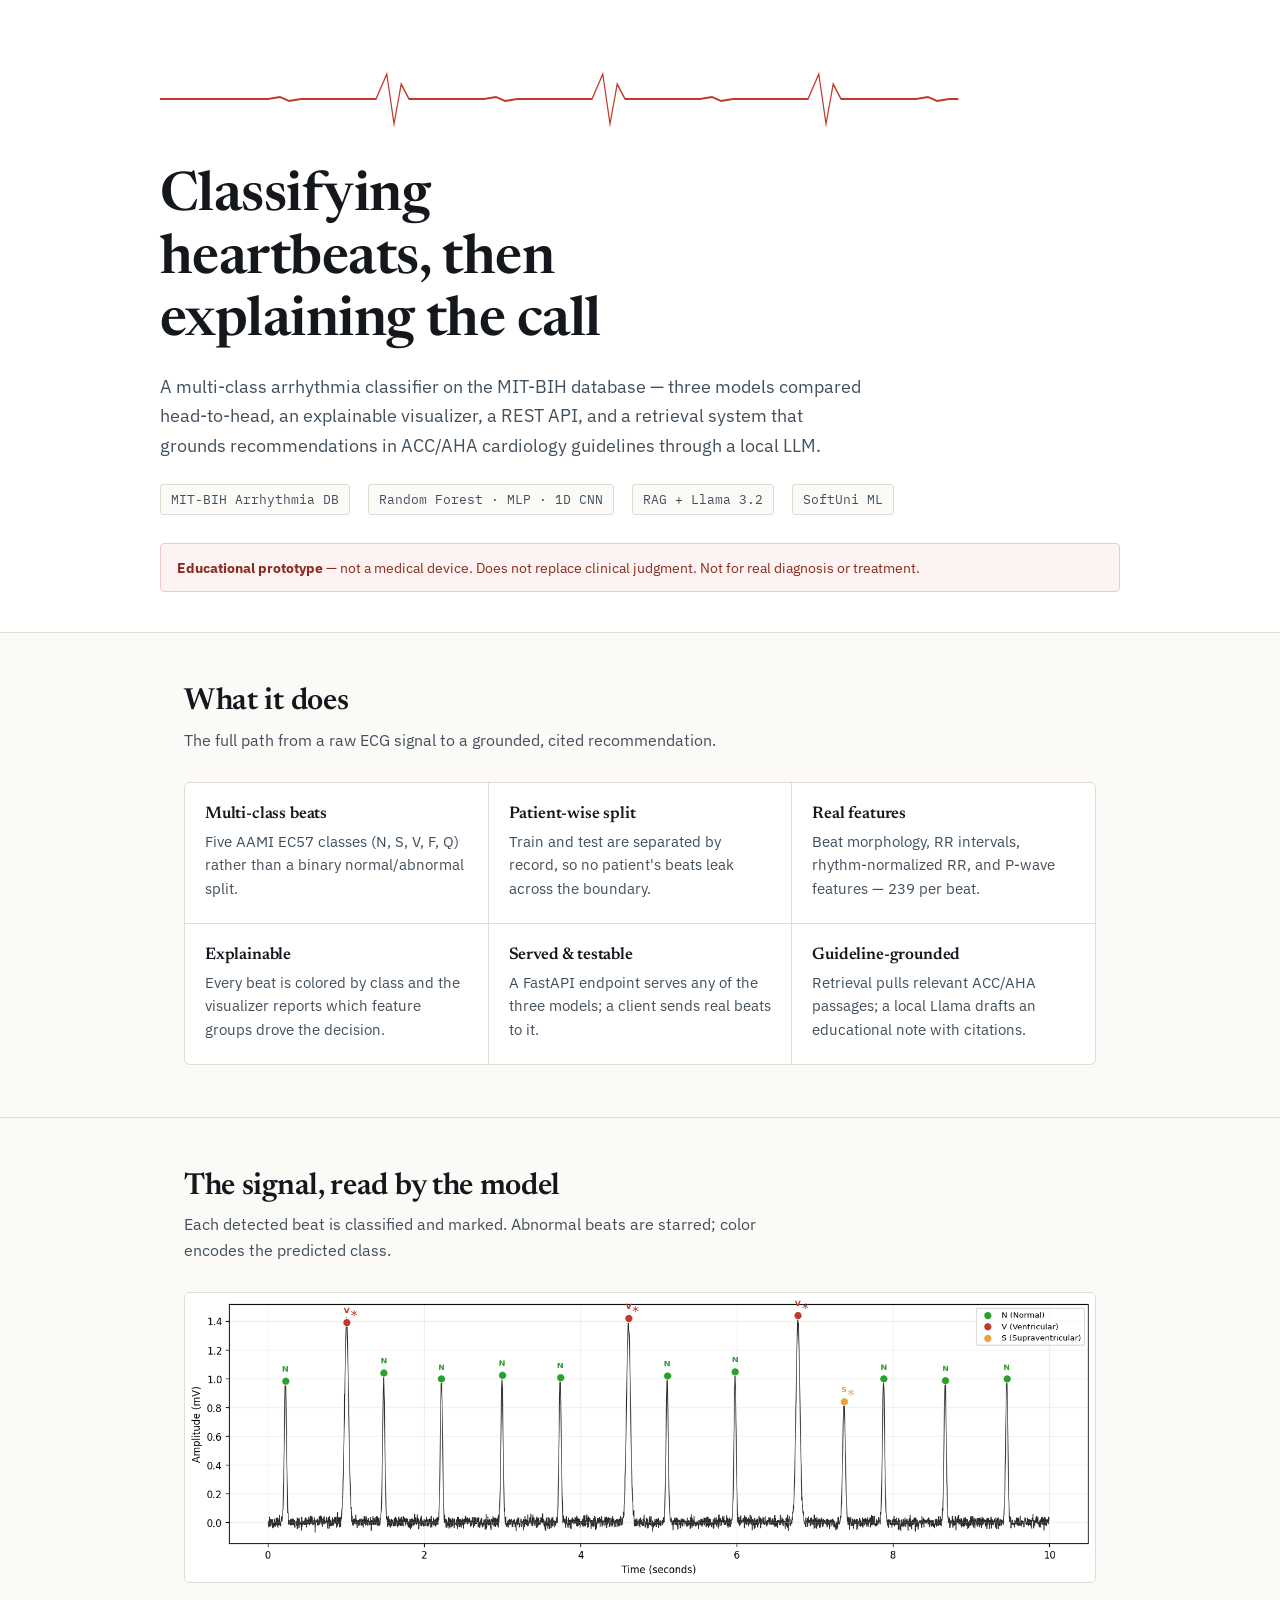
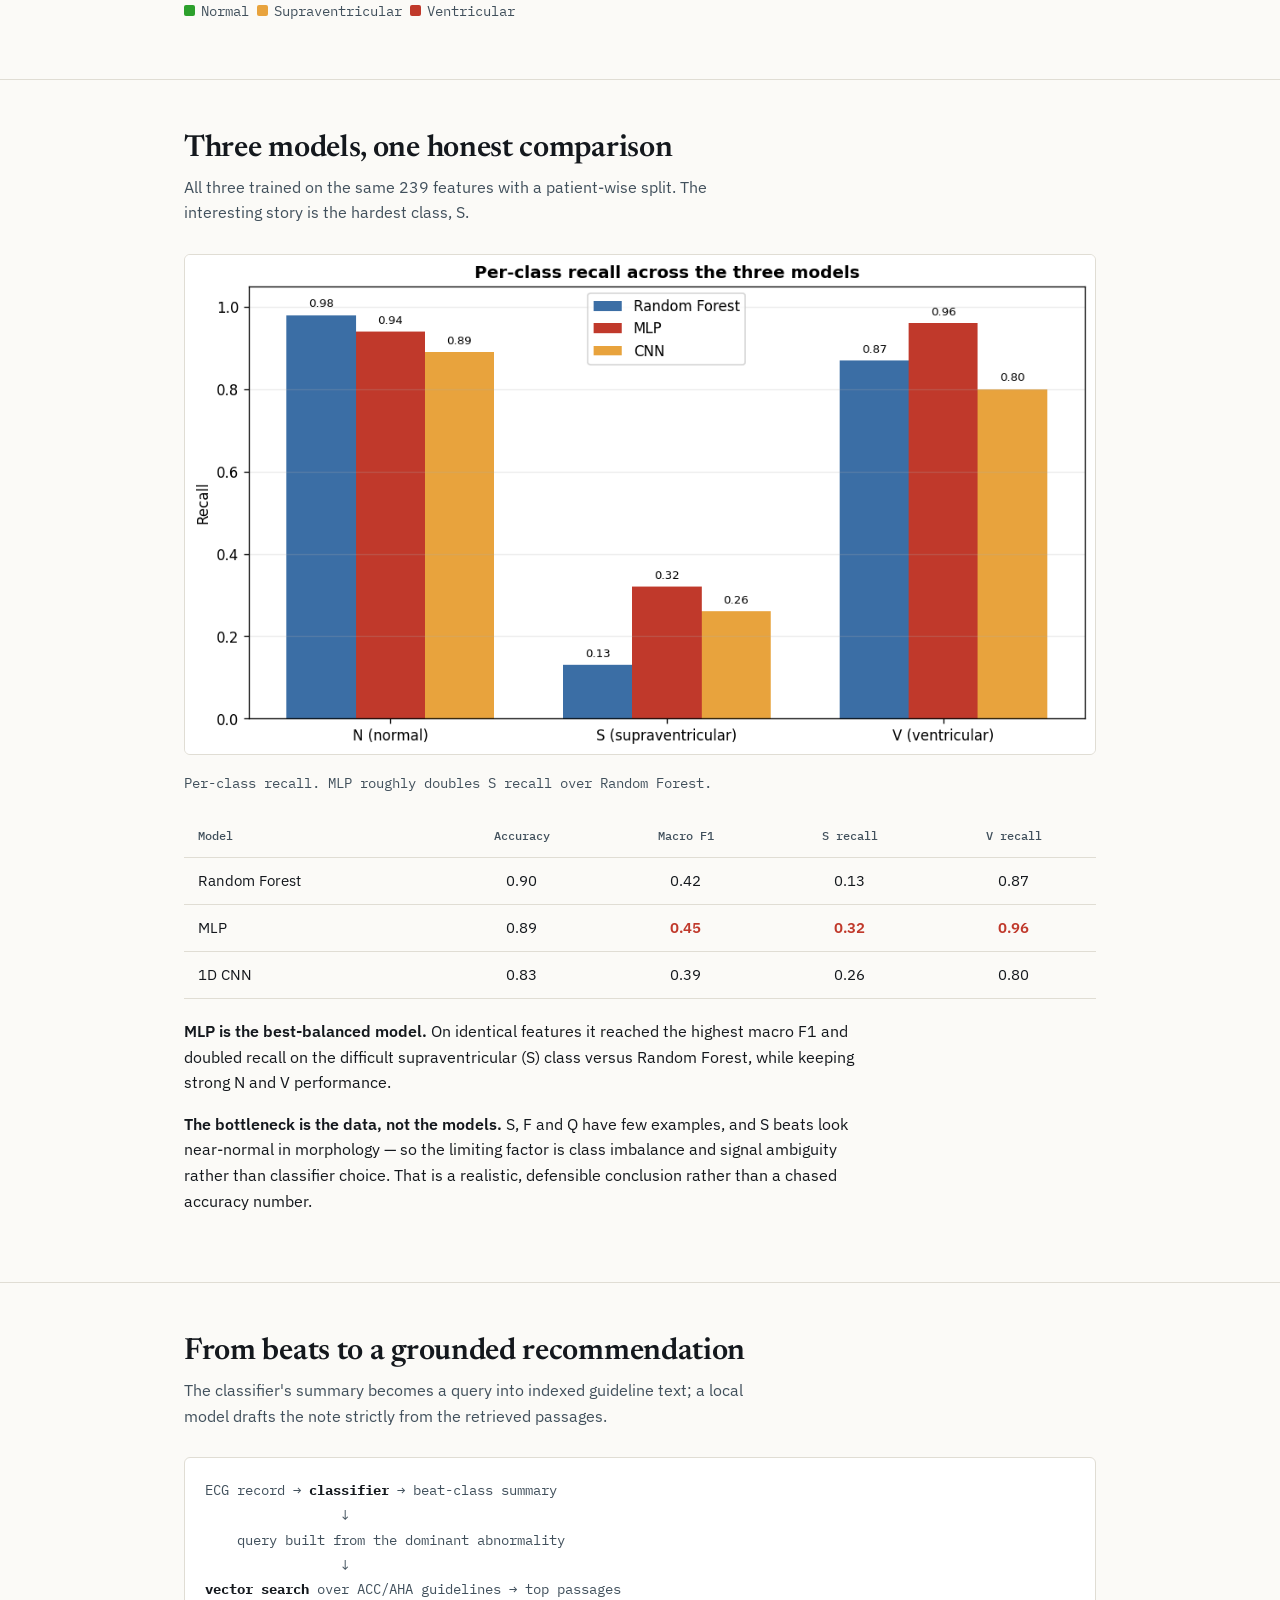
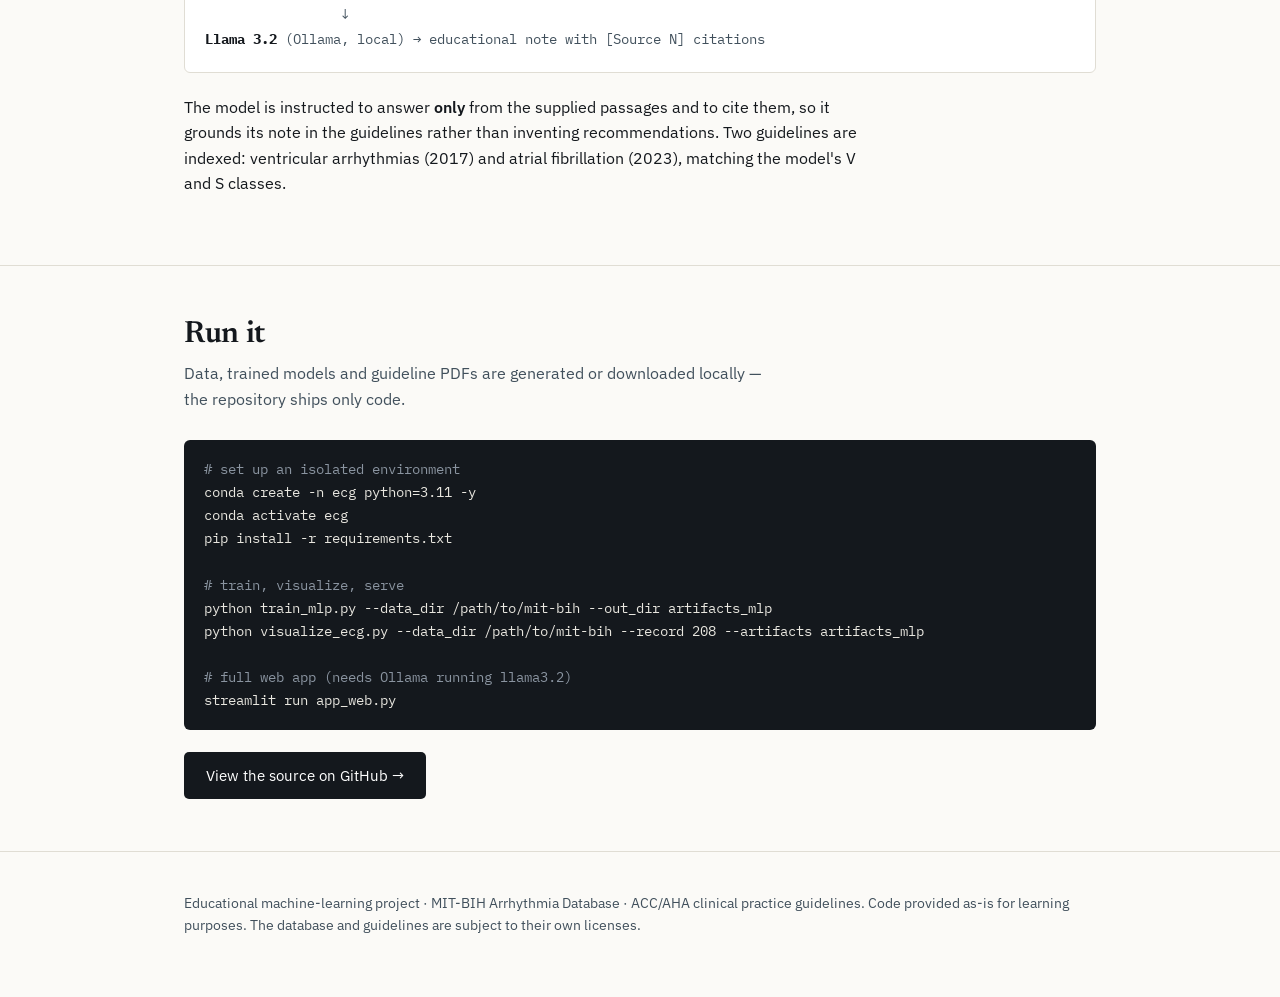
==== docs/index.html @ 34b23754 "Add GitHub Pages site" ====
<!DOCTYPE html>
<html lang="en">
<head>
<meta charset="UTF-8">
<meta name="viewport" content="width=device-width, initial-scale=1.0">
<title>ECG Arrhythmia Classification — SoftUni ML Project</title>
<link rel="preconnect" href="https://fonts.googleapis.com">
<link rel="preconnect" href="https://fonts.gstatic.com" crossorigin>
<link href="https://fonts.googleapis.com/css2?family=Newsreader:opsz,wght@6..72,400;6..72,500;6..72,600&family=IBM+Plex+Sans:wght@400;500;600&family=IBM+Plex+Mono:wght@400;500&display=swap" rel="stylesheet">
<style>
  :root{
    --ink:#14181d;
    --ink-soft:#41505c;
    --paper:#fbfaf7;
    --panel:#ffffff;
    --line:#e0ddd4;
    --trace:#c0392b;      /* ECG red */
    --n:#2ca02c; --s:#e8a33d; --v:#c0392b;
    --blue:#3b6ea5;
  }
  *{box-sizing:border-box;margin:0;padding:0}
  html{scroll-behavior:smooth}
  body{
    background:var(--paper);color:var(--ink);
    font-family:"IBM Plex Sans",system-ui,sans-serif;
    line-height:1.6;-webkit-font-smoothing:antialiased;
  }
  .wrap{max-width:960px;margin:0 auto;padding:0 24px}
  h1,h2,h3{font-family:"Newsreader",Georgia,serif;font-weight:600;line-height:1.15;letter-spacing:-.01em}

  /* ---- Hero with ECG trace ---- */
  header{border-bottom:1px solid var(--line);background:var(--panel)}
  .hero{padding:64px 0 40px;position:relative}
  .trace-svg{width:100%;height:70px;display:block;margin-bottom:32px}
  .trace-svg path{fill:none;stroke:var(--trace);stroke-width:2;
    stroke-dasharray:1600;stroke-dashoffset:1600;animation:draw 3s ease-out forwards}
  @keyframes draw{to{stroke-dashoffset:0}}
  @media (prefers-reduced-motion:reduce){.trace-svg path{animation:none;stroke-dashoffset:0}}
  h1{font-size:clamp(2.1rem,5vw,3.4rem);max-width:16ch}
  .lede{font-size:1.15rem;color:var(--ink-soft);max-width:64ch;margin-top:18px}
  .meta{margin-top:24px;font-family:"IBM Plex Mono",monospace;font-size:.82rem;
    color:var(--ink-soft);display:flex;gap:18px;flex-wrap:wrap}
  .meta span{padding:4px 10px;border:1px solid var(--line);border-radius:3px;background:var(--paper)}

  .disclaimer{background:#fdf3f2;border:1px solid #f0c9c4;border-radius:4px;
    padding:12px 16px;margin-top:28px;font-size:.9rem;color:#8a2b20}

  /* ---- Sections ---- */
  section{padding:52px 0;border-bottom:1px solid var(--line)}
  h2{font-size:1.9rem;margin-bottom:8px}
  .sub{color:var(--ink-soft);margin-bottom:28px;max-width:60ch}

  .features{display:grid;grid-template-columns:repeat(auto-fit,minmax(230px,1fr));gap:1px;
    background:var(--line);border:1px solid var(--line);border-radius:6px;overflow:hidden}
  .feature{background:var(--panel);padding:22px 20px}
  .feature h3{font-size:1.05rem;margin-bottom:6px}
  .feature p{font-size:.92rem;color:var(--ink-soft)}

  figure{margin:8px 0 4px}
  figure img{width:100%;border:1px solid var(--line);border-radius:6px;background:#fff}
  figcaption{font-size:.85rem;color:var(--ink-soft);margin-top:10px;font-family:"IBM Plex Mono",monospace}

  table{width:100%;border-collapse:collapse;margin:20px 0;font-size:.94rem}
  th,td{padding:11px 14px;text-align:left;border-bottom:1px solid var(--line)}
  th{font-family:"IBM Plex Mono",monospace;font-size:.78rem;font-weight:500;
    color:var(--ink-soft);text-transform:none}
  td:not(:first-child),th:not(:first-child){text-align:center;font-variant-numeric:tabular-nums}
  tbody tr:hover{background:#faf8f3}
  .best{color:var(--v);font-weight:600}
  .tag{display:inline-block;width:11px;height:11px;border-radius:2px;margin-right:6px;vertical-align:baseline}

  .prose p{margin-bottom:16px;max-width:68ch}
  .prose strong{font-weight:600}
  .pipeline{font-family:"IBM Plex Mono",monospace;font-size:.86rem;background:var(--panel);
    border:1px solid var(--line);border-radius:6px;padding:20px;overflow-x:auto;color:var(--ink-soft);line-height:1.8}
  .pipeline b{color:var(--ink)}

  code{font-family:"IBM Plex Mono",monospace;font-size:.86em;background:#f0ede5;
    padding:2px 6px;border-radius:3px}
  pre{background:#14181d;color:#e8e6df;padding:18px 20px;border-radius:6px;overflow-x:auto;
    font-family:"IBM Plex Mono",monospace;font-size:.85rem;line-height:1.7;margin:14px 0}
  pre .c{color:#8a94a0}

  a{color:var(--blue);text-decoration:none;border-bottom:1px solid transparent}
  a:hover{border-bottom-color:var(--blue)}
  .cta{display:inline-block;margin-top:8px;padding:11px 22px;background:var(--ink);color:#fff;
    border-radius:5px;font-size:.95rem;border-bottom:none}
  .cta:hover{background:#2b333c;border-bottom:none}

  footer{padding:40px 0 60px;color:var(--ink-soft);font-size:.88rem}
  :focus-visible{outline:2px solid var(--blue);outline-offset:2px}
</style>
</head>
<body>

<header>
  <div class="wrap hero">
    <svg class="trace-svg" viewBox="0 0 1600 70" preserveAspectRatio="none" aria-hidden="true">
      <path d="M0,35 L180,35 L200,33 L215,37 L235,35 L360,35 L378,10 L390,60 L402,20 L415,35 L540,35 L560,33 L575,37 L595,35 L720,35 L738,10 L750,60 L762,20 L775,35 L900,35 L920,33 L935,37 L955,35 L1080,35 L1098,10 L1110,60 L1122,20 L1135,35 L1260,35 L1280,33 L1295,37 L1315,35 L1440,35 L1458,10 L1470,60 L1482,20 L1495,35 L1600,35"/>
    </svg>
    <h1>Classifying heartbeats, then explaining the call</h1>
    <p class="lede">A multi-class arrhythmia classifier on the MIT-BIH database — three
    models compared head-to-head, an explainable visualizer, a REST API, and a
    retrieval system that grounds recommendations in ACC/AHA cardiology guidelines
    through a local LLM.</p>
    <div class="meta">
      <span>MIT-BIH Arrhythmia DB</span>
      <span>Random Forest · MLP · 1D&nbsp;CNN</span>
      <span>RAG + Llama&nbsp;3.2</span>
      <span>SoftUni ML</span>
    </div>
    <div class="disclaimer"><strong>Educational prototype</strong> — not a medical
    device. Does not replace clinical judgment. Not for real diagnosis or treatment.</div>
  </div>
</header>

<main>

<section>
  <div class="wrap">
    <h2>What it does</h2>
    <p class="sub">The full path from a raw ECG signal to a grounded, cited recommendation.</p>
    <div class="features">
      <div class="feature"><h3>Multi-class beats</h3><p>Five AAMI EC57 classes (N, S, V, F, Q) rather than a binary normal/abnormal split.</p></div>
      <div class="feature"><h3>Patient-wise split</h3><p>Train and test are separated by record, so no patient's beats leak across the boundary.</p></div>
      <div class="feature"><h3>Real features</h3><p>Beat morphology, RR intervals, rhythm-normalized RR, and P-wave features — 239 per beat.</p></div>
      <div class="feature"><h3>Explainable</h3><p>Every beat is colored by class and the visualizer reports which feature groups drove the decision.</p></div>
      <div class="feature"><h3>Served &amp; testable</h3><p>A FastAPI endpoint serves any of the three models; a client sends real beats to it.</p></div>
      <div class="feature"><h3>Guideline-grounded</h3><p>Retrieval pulls relevant ACC/AHA passages; a local Llama drafts an educational note with citations.</p></div>
    </div>
  </div>
</section>

<section>
  <div class="wrap">
    <h2>The signal, read by the model</h2>
    <p class="sub">Each detected beat is classified and marked. Abnormal beats are starred;
    color encodes the predicted class.</p>
    <figure>
      <img src="img/ecg_demo.png" alt="ECG trace with beats colored and labeled by predicted class">
      <figcaption>
        <span class="tag" style="background:var(--n)"></span>Normal
        <span class="tag" style="background:var(--s)"></span>Supraventricular
        <span class="tag" style="background:var(--v)"></span>Ventricular
      </figcaption>
    </figure>
  </div>
</section>

<section>
  <div class="wrap">
    <h2>Three models, one honest comparison</h2>
    <p class="sub">All three trained on the same 239 features with a patient-wise split.
    The interesting story is the hardest class, S.</p>

    <figure>
      <img src="img/recall_comparison.png" alt="Bar chart of per-class recall for Random Forest, MLP and CNN">
      <figcaption>Per-class recall. MLP roughly doubles S recall over Random Forest.</figcaption>
    </figure>

    <table>
      <thead>
        <tr><th>Model</th><th>Accuracy</th><th>Macro F1</th><th>S recall</th><th>V recall</th></tr>
      </thead>
      <tbody>
        <tr><td>Random Forest</td><td>0.90</td><td>0.42</td><td>0.13</td><td>0.87</td></tr>
        <tr><td>MLP</td><td>0.89</td><td class="best">0.45</td><td class="best">0.32</td><td class="best">0.96</td></tr>
        <tr><td>1D CNN</td><td>0.83</td><td>0.39</td><td>0.26</td><td>0.80</td></tr>
      </tbody>
    </table>

    <div class="prose">
      <p><strong>MLP is the best-balanced model.</strong> On identical features it reached
      the highest macro F1 and doubled recall on the difficult supraventricular (S) class
      versus Random Forest, while keeping strong N and V performance.</p>
      <p><strong>The bottleneck is the data, not the models.</strong> S, F and Q have few
      examples, and S beats look near-normal in morphology — so the limiting factor is class
      imbalance and signal ambiguity rather than classifier choice. That is a realistic,
      defensible conclusion rather than a chased accuracy number.</p>
    </div>
  </div>
</section>

<section>
  <div class="wrap">
    <h2>From beats to a grounded recommendation</h2>
    <p class="sub">The classifier's summary becomes a query into indexed guideline text;
    a local model drafts the note strictly from the retrieved passages.</p>
    <div class="pipeline">
ECG record → <b>classifier</b> → beat-class summary<br>
&nbsp;&nbsp;&nbsp;&nbsp;&nbsp;&nbsp;&nbsp;&nbsp;&nbsp;&nbsp;&nbsp;&nbsp;&nbsp;&nbsp;&nbsp;&nbsp;&nbsp;↓<br>
&nbsp;&nbsp;&nbsp;&nbsp;query built from the dominant abnormality<br>
&nbsp;&nbsp;&nbsp;&nbsp;&nbsp;&nbsp;&nbsp;&nbsp;&nbsp;&nbsp;&nbsp;&nbsp;&nbsp;&nbsp;&nbsp;&nbsp;&nbsp;↓<br>
<b>vector search</b> over ACC/AHA guidelines → top passages<br>
&nbsp;&nbsp;&nbsp;&nbsp;&nbsp;&nbsp;&nbsp;&nbsp;&nbsp;&nbsp;&nbsp;&nbsp;&nbsp;&nbsp;&nbsp;&nbsp;&nbsp;↓<br>
<b>Llama 3.2</b> (Ollama, local) → educational note with [Source N] citations
    </div>
    <div class="prose" style="margin-top:22px">
      <p>The model is instructed to answer <strong>only</strong> from the supplied passages
      and to cite them, so it grounds its note in the guidelines rather than inventing
      recommendations. Two guidelines are indexed: ventricular arrhythmias (2017) and
      atrial fibrillation (2023), matching the model's V and S classes.</p>
    </div>
  </div>
</section>

<section>
  <div class="wrap">
    <h2>Run it</h2>
    <p class="sub">Data, trained models and guideline PDFs are generated or downloaded
    locally — the repository ships only code.</p>
    <pre><span class="c"># set up an isolated environment</span>
conda create -n ecg python=3.11 -y
conda activate ecg
pip install -r requirements.txt

<span class="c"># train, visualize, serve</span>
python train_mlp.py --data_dir /path/to/mit-bih --out_dir artifacts_mlp
python visualize_ecg.py --data_dir /path/to/mit-bih --record 208 --artifacts artifacts_mlp

<span class="c"># full web app (needs Ollama running llama3.2)</span>
streamlit run app_web.py</pre>
    <a class="cta" href="https://github.com/Givomir/ecg-arrhythmia-classification" id="repo-link">View the source on GitHub →</a>
  </div>
</section>

</main>

<footer>
  <div class="wrap">
    Educational machine-learning project · MIT-BIH Arrhythmia Database ·
    ACC/AHA clinical practice guidelines. Code provided as-is for learning purposes.
    The database and guidelines are subject to their own licenses.
  </div>
</footer>

</body>
</html>
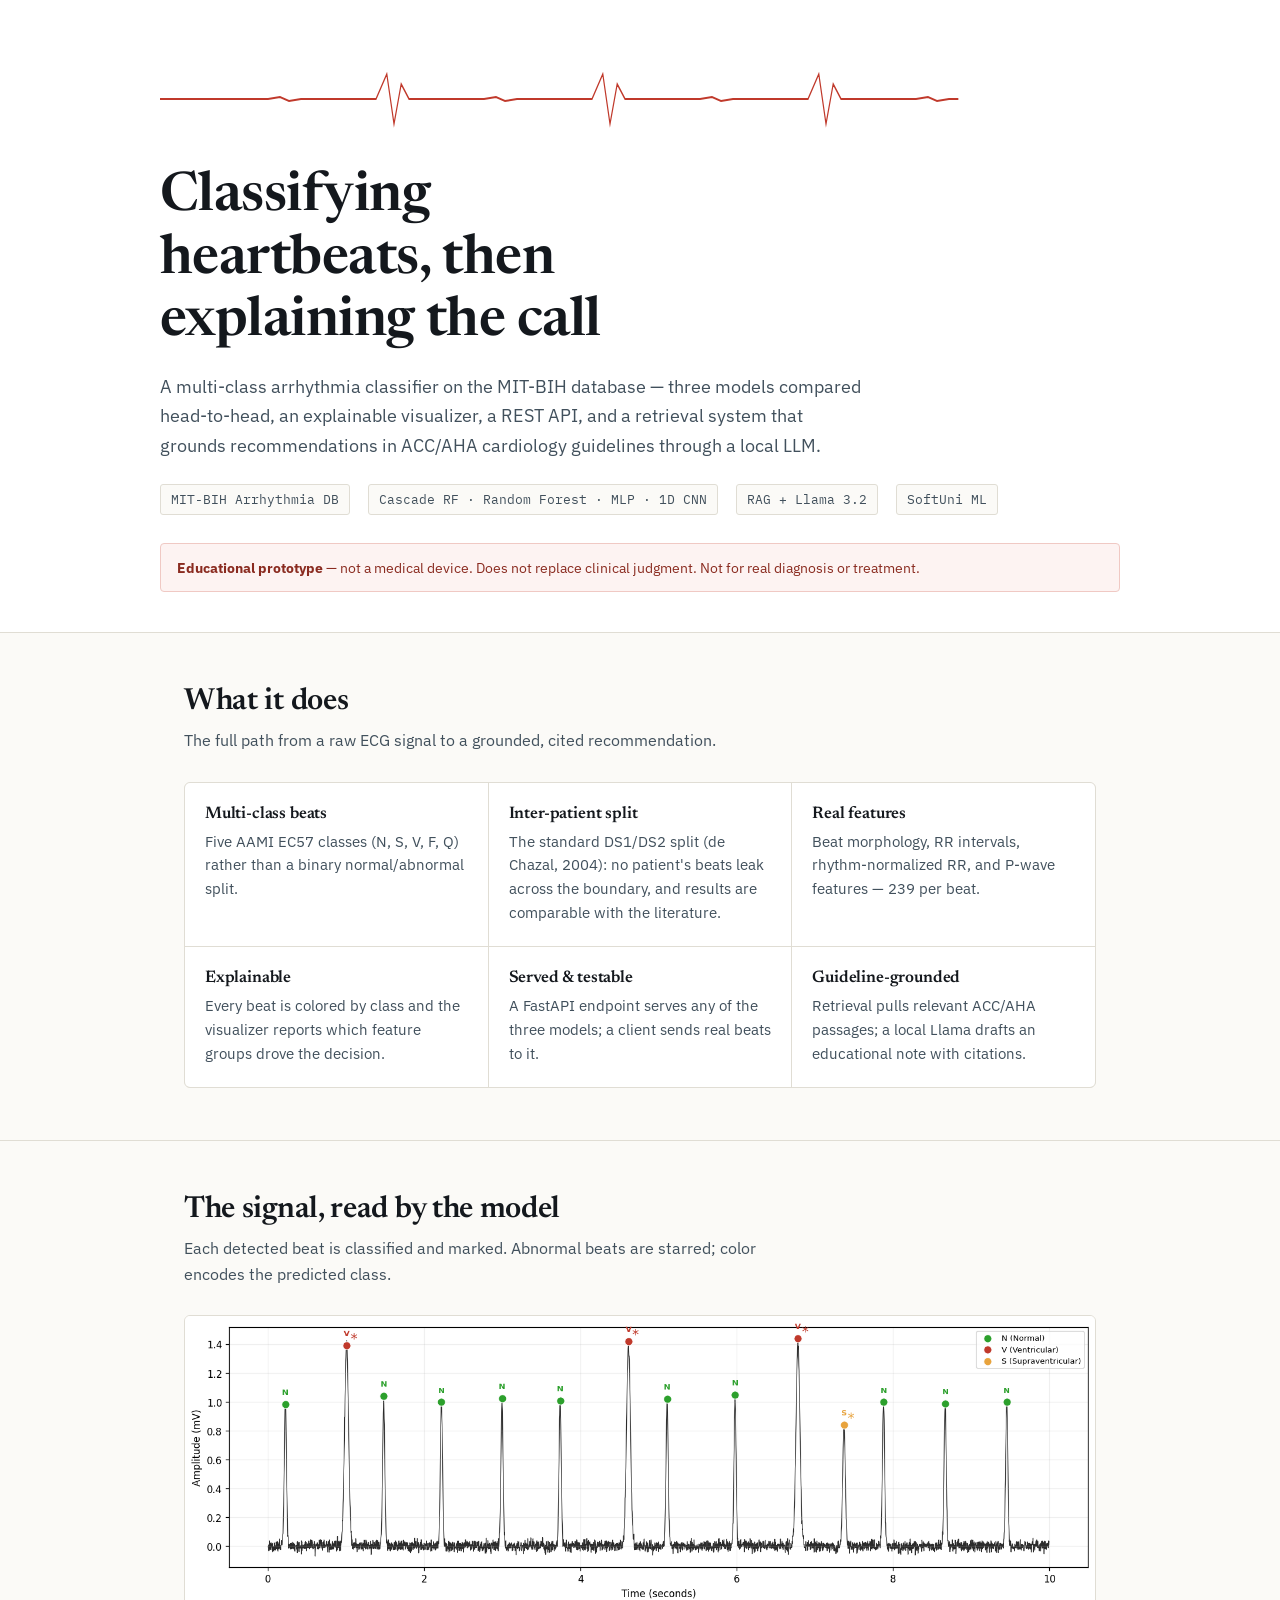
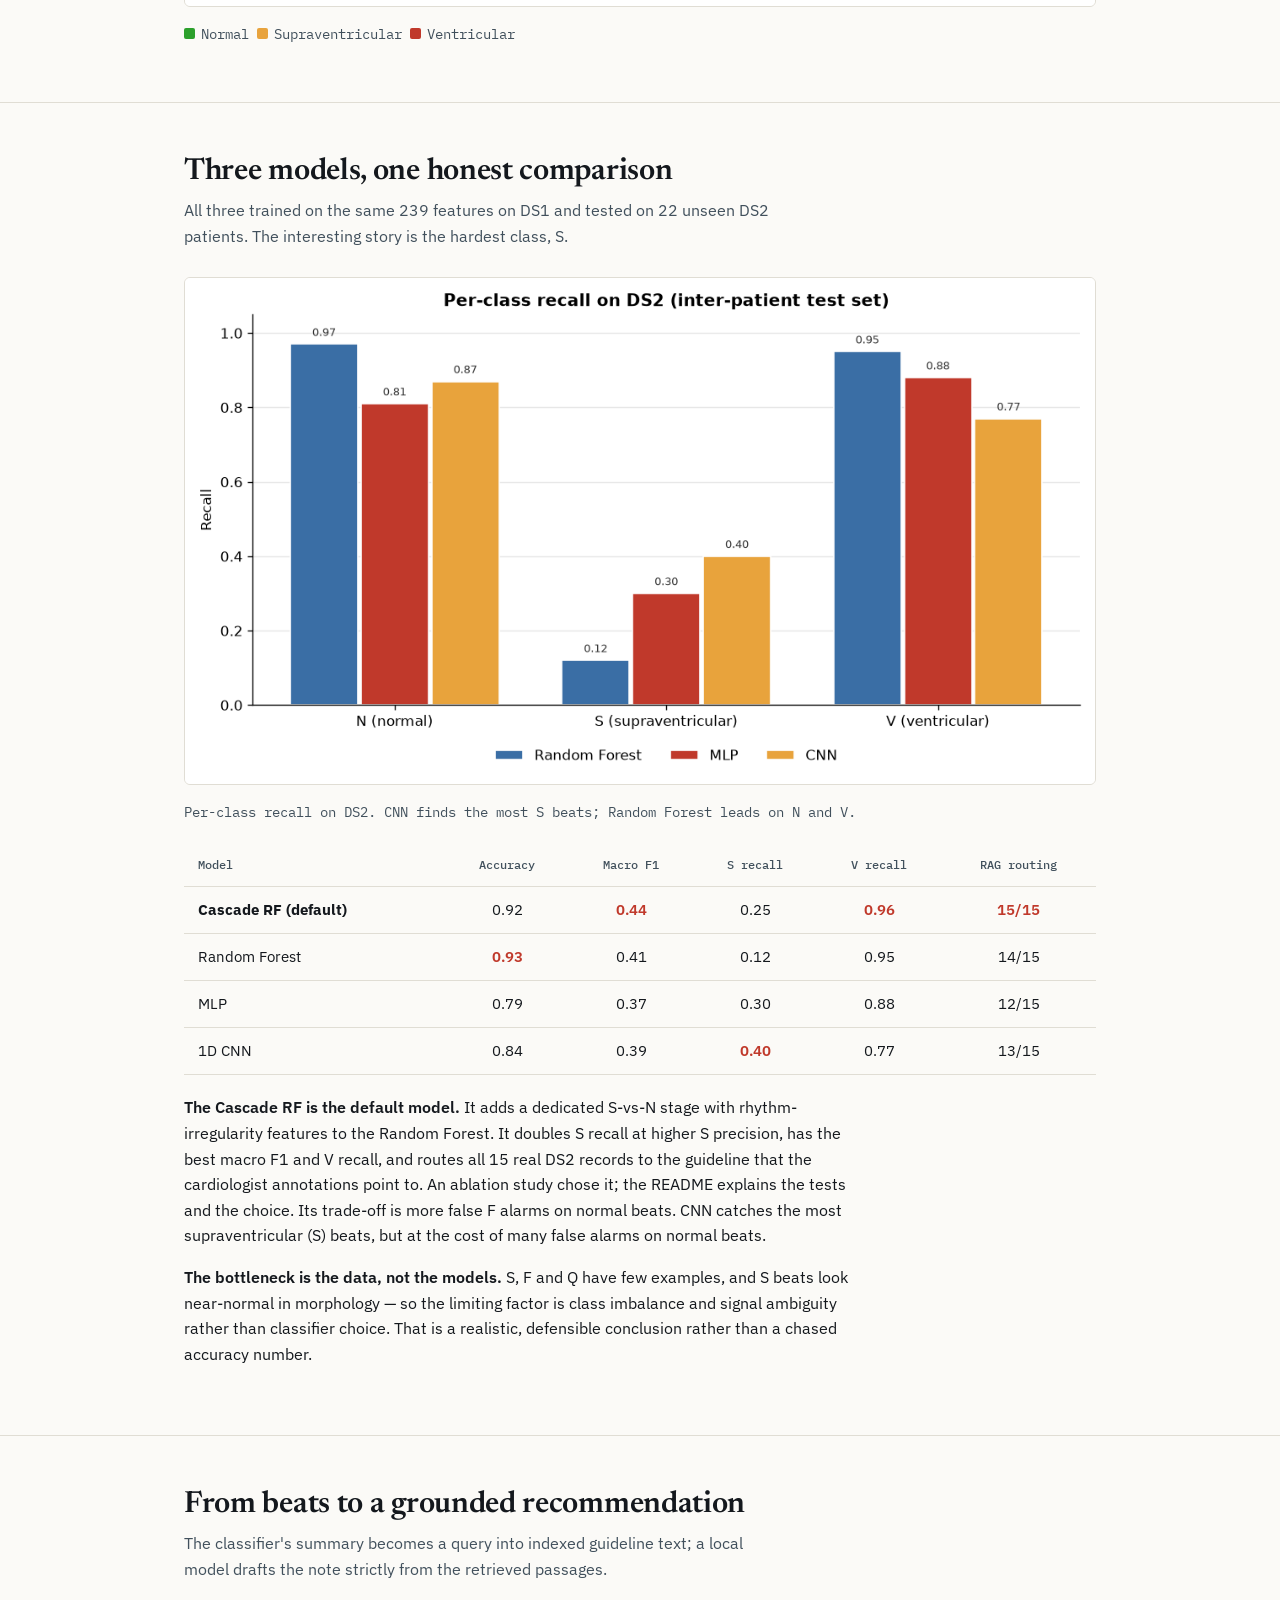
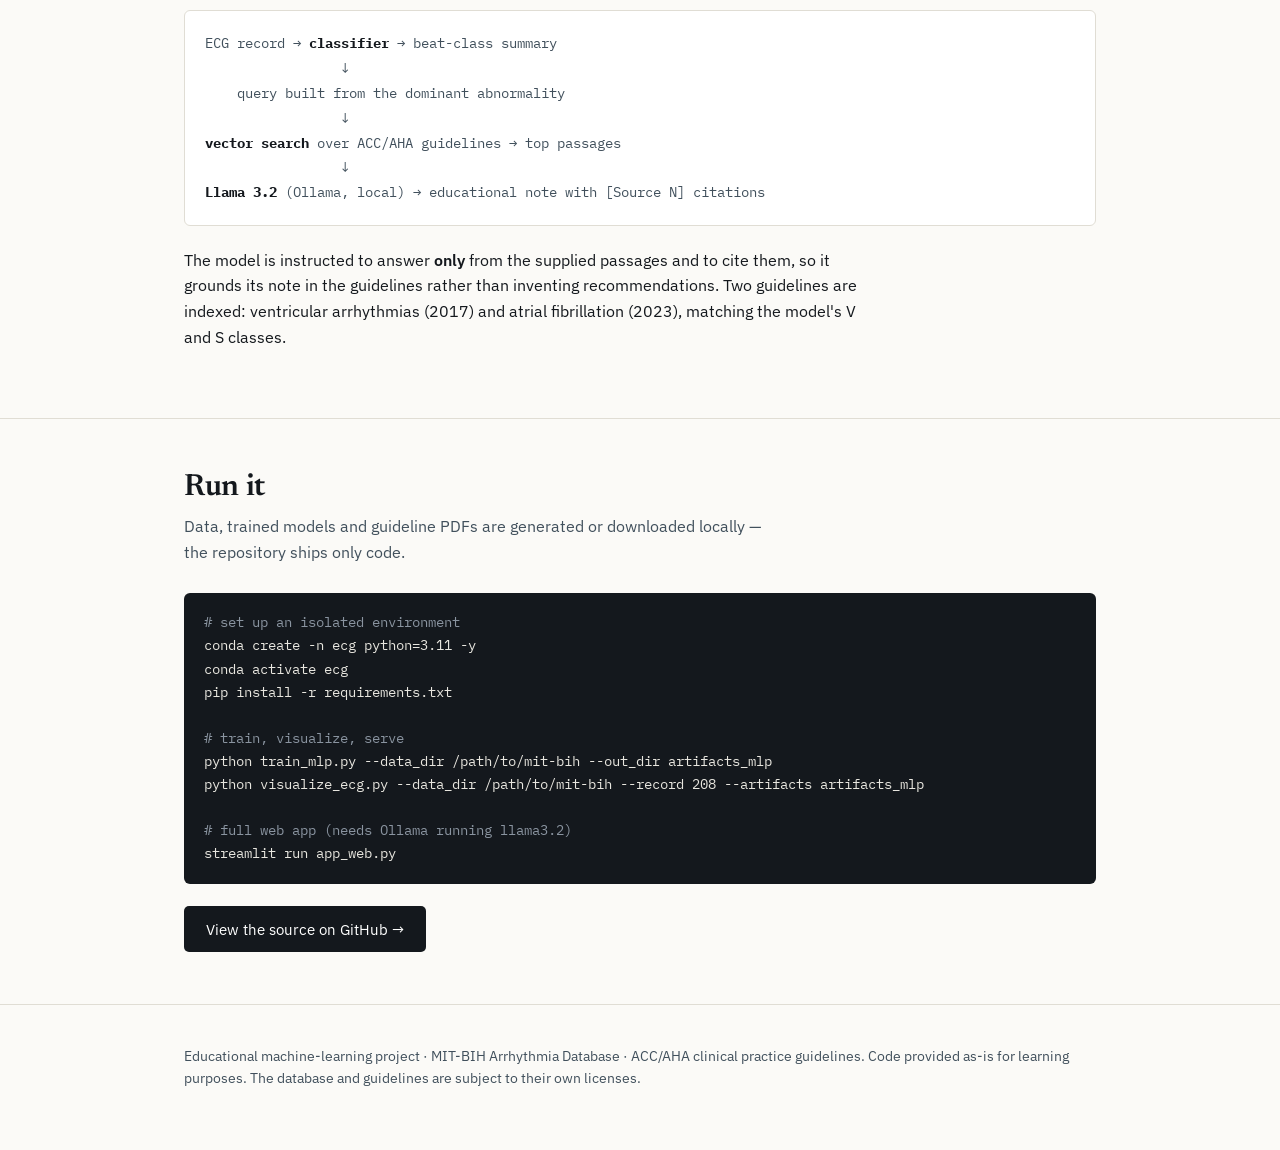
==== commit 8bad98c2: "Improve S-beat detection with a cascade model and make it the default - Add ablation_s.py: three rou" ====
--- a/docs/index.html
+++ b/docs/index.html
@@ -105,7 +105,7 @@
     through a local LLM.</p>
     <div class="meta">
       <span>MIT-BIH Arrhythmia DB</span>
-      <span>Random Forest · MLP · 1D&nbsp;CNN</span>
+      <span>Cascade RF · Random Forest · MLP · 1D&nbsp;CNN</span>
       <span>RAG + Llama&nbsp;3.2</span>
       <span>SoftUni ML</span>
     </div>
@@ -122,7 +122,7 @@
     <p class="sub">The full path from a raw ECG signal to a grounded, cited recommendation.</p>
     <div class="features">
       <div class="feature"><h3>Multi-class beats</h3><p>Five AAMI EC57 classes (N, S, V, F, Q) rather than a binary normal/abnormal split.</p></div>
-      <div class="feature"><h3>Patient-wise split</h3><p>Train and test are separated by record, so no patient's beats leak across the boundary.</p></div>
+      <div class="feature"><h3>Inter-patient split</h3><p>The standard DS1/DS2 split (de Chazal, 2004): no patient's beats leak across the boundary, and results are comparable with the literature.</p></div>
       <div class="feature"><h3>Real features</h3><p>Beat morphology, RR intervals, rhythm-normalized RR, and P-wave features — 239 per beat.</p></div>
       <div class="feature"><h3>Explainable</h3><p>Every beat is colored by class and the visualizer reports which feature groups drove the decision.</p></div>
       <div class="feature"><h3>Served &amp; testable</h3><p>A FastAPI endpoint serves any of the three models; a client sends real beats to it.</p></div>
@@ -150,29 +150,34 @@
 <section>
   <div class="wrap">
     <h2>Three models, one honest comparison</h2>
-    <p class="sub">All three trained on the same 239 features with a patient-wise split.
+    <p class="sub">All three trained on the same 239 features on DS1 and tested on 22 unseen DS2 patients.
     The interesting story is the hardest class, S.</p>
 
     <figure>
       <img src="img/recall_comparison.png" alt="Bar chart of per-class recall for Random Forest, MLP and CNN">
-      <figcaption>Per-class recall. MLP roughly doubles S recall over Random Forest.</figcaption>
+      <figcaption>Per-class recall on DS2. CNN finds the most S beats; Random Forest leads on N and V.</figcaption>
     </figure>
 
     <table>
       <thead>
-        <tr><th>Model</th><th>Accuracy</th><th>Macro F1</th><th>S recall</th><th>V recall</th></tr>
+        <tr><th>Model</th><th>Accuracy</th><th>Macro F1</th><th>S recall</th><th>V recall</th><th>RAG routing</th></tr>
       </thead>
       <tbody>
-        <tr><td>Random Forest</td><td>0.90</td><td>0.42</td><td>0.13</td><td>0.87</td></tr>
-        <tr><td>MLP</td><td>0.89</td><td class="best">0.45</td><td class="best">0.32</td><td class="best">0.96</td></tr>
-        <tr><td>1D CNN</td><td>0.83</td><td>0.39</td><td>0.26</td><td>0.80</td></tr>
+        <tr><td><strong>Cascade RF (default)</strong></td><td>0.92</td><td class="best">0.44</td><td>0.25</td><td class="best">0.96</td><td class="best">15/15</td></tr>
+        <tr><td>Random Forest</td><td class="best">0.93</td><td>0.41</td><td>0.12</td><td>0.95</td><td>14/15</td></tr>
+        <tr><td>MLP</td><td>0.79</td><td>0.37</td><td>0.30</td><td>0.88</td><td>12/15</td></tr>
+        <tr><td>1D CNN</td><td>0.84</td><td>0.39</td><td class="best">0.40</td><td>0.77</td><td>13/15</td></tr>
       </tbody>
     </table>
 
     <div class="prose">
-      <p><strong>MLP is the best-balanced model.</strong> On identical features it reached
-      the highest macro F1 and doubled recall on the difficult supraventricular (S) class
-      versus Random Forest, while keeping strong N and V performance.</p>
+      <p><strong>The Cascade RF is the default model.</strong> It adds a dedicated S-vs-N
+      stage with rhythm-irregularity features to the Random Forest. It doubles S recall at
+      higher S precision, has the best macro F1 and V recall, and routes all 15 real DS2
+      records to the guideline that the cardiologist annotations point to. An ablation study
+      chose it; the README explains the tests and the choice. Its trade-off is more false
+      F alarms on normal beats. CNN catches the most supraventricular (S) beats, but at the
+      cost of many false alarms on normal beats.</p>
       <p><strong>The bottleneck is the data, not the models.</strong> S, F and Q have few
       examples, and S beats look near-normal in morphology — so the limiting factor is class
       imbalance and signal ambiguity rather than classifier choice. That is a realistic,
